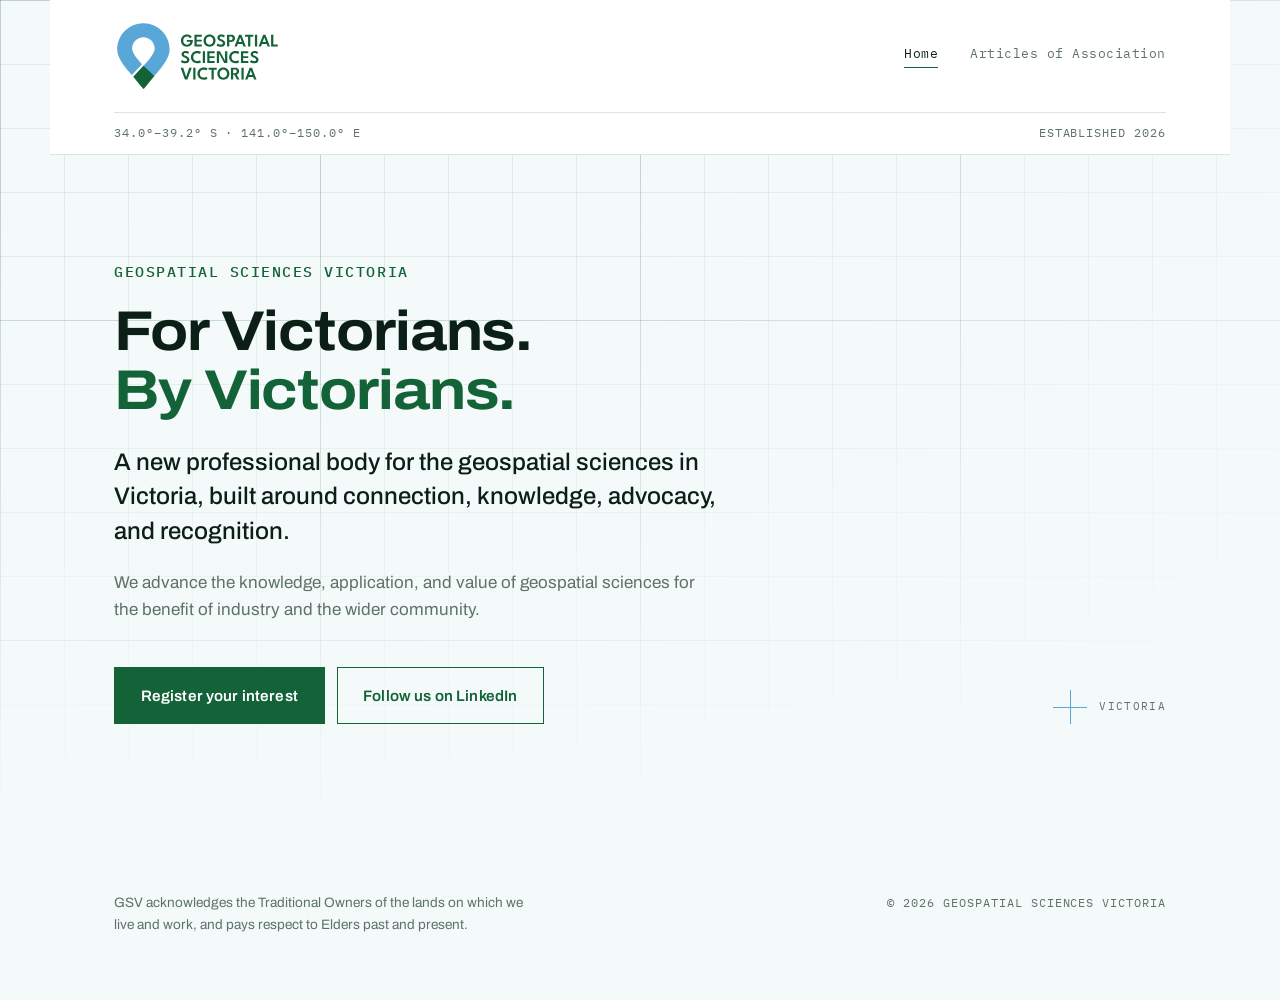
==== gsv_site/index.html @ a9651db0 "Initial commit" ====
<!doctype html>
<html lang="en-AU">

<head>
  <meta charset="utf-8">
  <meta name="viewport" content="width=device-width, initial-scale=1">
  <script>document.documentElement.classList.add('has-js');</script>
  <title>Geospatial Sciences Victoria</title>
  <meta name="description"
    content="Geospatial Sciences Victoria is a new professional body for Victorian geospatial professionals. For Victorians. By Victorians.">
  <link rel="icon" href="logo.svg" type="image/svg+xml">
  <link rel="preconnect" href="https://fonts.googleapis.com">
  <link rel="preconnect" href="https://fonts.gstatic.com" crossorigin>
  <link
    href="https://fonts.googleapis.com/css2?family=Archivo:wdth,wght@62..125,100..900&family=IBM+Plex+Mono:wght@400;500&display=swap"
    rel="stylesheet">
  <link rel="stylesheet" href="01-graticule.css">
</head>

<body>

  <a class="skip-link" href="#main-content">Skip to main content</a>

  <div class="graticule" aria-hidden="true"></div>

  <div class="page">

    <header class="masthead">
      <div class="masthead__bar">
        <a class="masthead__brand" href="01-graticule.html">
          <img class="masthead__logo" src="logomark.svg" alt="Geospatial Sciences Victoria">
        </a>
        <button type="button" class="masthead__toggle" aria-expanded="false" aria-controls="primary-nav">
          <span class="masthead__toggle-box" aria-hidden="true">
            <span class="masthead__toggle-bar"></span>
            <span class="masthead__toggle-bar"></span>
            <span class="masthead__toggle-bar"></span>
          </span>
          <span class="masthead__toggle-label">Menu</span>
        </button>
        <nav class="masthead__nav" id="primary-nav" aria-label="Primary">
          <a href="01-graticule.html" aria-current="page">Home</a>
          <a href="articles-of-association.html">Articles of Association</a>
        </nav>
      </div>
      <div class="masthead__coordinates">
        <p class="coordinate">34.0&deg;&ndash;39.2&deg; S &middot; 141.0&deg;&ndash;150.0&deg; E</p>
        <p class="coordinate coordinate--end">Established 2026</p>
      </div>
    </header>

    <main id="main-content">
      <section class="hero">
        <p class="eyebrow">Geospatial Sciences Victoria</p>

        <h1 class="headline">
          <span class="headline__line">For Victorians.</span>
          <span class="headline__line headline__line--accent">By Victorians.</span>
        </h1>

        <p class="lede">
          A new professional body for the geospatial sciences in Victoria, built around
          connection, knowledge, advocacy, and recognition.
        </p>

        <p class="standfirst">
          We advance the knowledge, application, and value of geospatial sciences for the
          benefit of industry and the wider community.
        </p>

        <div class="actions">

          <a class="action action--primary"
            href="https://forms.cloud.microsoft/Pages/ResponsePage.aspx?id=fo-jVFLjVEaKJ70AysDzGZjcK5IqQbVPk8MvzymVxPlUODlaWjhENEtCSVNaQ0lKWkNOQlZMWVYxWi4u">Register
            your interest</a>

          <a class="action action--ghost" href="https://www.linkedin.com/company/geospatial-sciences-victoria">Follow us
            on LinkedIn</a>
        </div>

        <div class="marker" aria-hidden="true">
          <span class="marker__crosshair"></span>
          <span class="marker__label">Victoria</span>
        </div>
      </section>
    </main>

    <footer class="footer">
      <p class="footer__acknowledgement">
        GSV acknowledges the Traditional Owners of the lands on which we live and work, and
        pays respect to Elders past and present.
      </p>
      <p class="coordinate">&copy; 2026 Geospatial Sciences Victoria</p>
    </footer>

  </div>

  <script src="masthead.js"></script>
</body>

</html>
---- gsv_site/01-graticule.css ----
/* ==========================================================================
   Geospatial Sciences Victoria — Option 1: "Graticule"
   A quiet, precise, surveyed page. Ink on paper, with a map grid underneath.
   ========================================================================== */

:root {
  --paper: #F4F9FA;
  --white: #FFFFFF;
  --ink: #0B1F16;
  --green: #136238;
  --green-dark: #0E4A2A;
  --blue: #59A6D9;
  --muted: #5E7268;
  --rule: rgba(11, 31, 22, 0.12);
  --grid-fine: rgba(19, 98, 56, 0.09);
  --grid-index: rgba(19, 98, 56, 0.17);

  --measure: 60ch;
  --gutter: clamp(1.5rem, 5vw, 5rem);
}

*, *::before, *::after { box-sizing: border-box; }

html { -webkit-text-size-adjust: 100%; }

/* --- Accessibility: skip link -------------------------------------------- */

.skip-link {
  position: absolute;
  z-index: 100;
  left: 1rem;
  top: -4rem;
  padding: 0.85rem 1.4rem;
  background: var(--green);
  color: #FFFFFF;
  font-family: "Archivo", "Helvetica Neue", Arial, sans-serif;
  font-weight: 600;
  font-size: 0.9rem;
  text-decoration: none;
  border-radius: 4px;
  transition: top 160ms ease;
}

.skip-link:focus {
  top: 1rem;
}

body {
  margin: 0;
  background: var(--paper);
  color: var(--ink);
  font-family: "Archivo", "Helvetica Neue", Arial, sans-serif;
  font-variation-settings: "wdth" 100;
  font-size: clamp(1rem, 0.96rem + 0.2vw, 1.0625rem);
  line-height: 1.6;
  -webkit-font-smoothing: antialiased;
}

/* --- The graticule ------------------------------------------------------ */

.graticule {
  position: fixed;
  inset: 0;
  z-index: 0;
  pointer-events: none;
  background-image:
    repeating-linear-gradient(to right,  var(--grid-index) 0 1px, transparent 1px 320px),
    repeating-linear-gradient(to bottom, var(--grid-index) 0 1px, transparent 1px 320px),
    repeating-linear-gradient(to right,  var(--grid-fine) 0 1px, transparent 1px 64px),
    repeating-linear-gradient(to bottom, var(--grid-fine) 0 1px, transparent 1px 64px);
  -webkit-mask-image: radial-gradient(130% 100% at 20% 0%, #000 25%, transparent 92%);
  mask-image: radial-gradient(130% 100% at 20% 0%, #000 25%, transparent 92%);
}

/* --- Shell -------------------------------------------------------------- */

.page {
  position: relative;
  z-index: 1;
  max-width: 1180px;
  margin: 0 auto;
  padding: 0 var(--gutter) clamp(2.5rem, 6vw, 4rem);
  display: flex;
  flex-direction: column;
}

.coordinate {
  margin: 0;
  font-family: "IBM Plex Mono", ui-monospace, SFMono-Regular, Menlo, monospace;
  font-size: 0.75rem;
  letter-spacing: 0.08em;
  text-transform: uppercase;
  color: var(--muted);
}

.masthead {
  position: relative;
  z-index: 2;
  margin: 0 calc(-1 * var(--gutter));
  padding: 0 var(--gutter);
  background: var(--white);
  border-bottom: 1px solid var(--rule);
}

.masthead__bar {
  position: relative;
  display: flex;
  align-items: center;
  justify-content: space-between;
  gap: 1.5rem;
  padding: clamp(0.85rem, 2vw, 1.25rem) 0;
}

.masthead__brand {
  display: block;
  flex: none;
  line-height: 0;
}

.masthead__brand:focus-visible {
  outline: 2px solid var(--blue);
  outline-offset: 4px;
}

.masthead__logo {
  display: block;
  width: auto;
  height: clamp(48px, 6vw, 72px);
}

.masthead__nav {
  display: flex;
  flex-wrap: wrap;
  gap: clamp(1rem, 3vw, 2rem);
  font-family: "IBM Plex Mono", ui-monospace, SFMono-Regular, Menlo, monospace;
  font-size: 0.8rem;
  letter-spacing: 0.04em;
}

.masthead__nav a {
  color: var(--muted);
  text-decoration: none;
  padding-bottom: 3px;
  border-bottom: 1px solid transparent;
}

.masthead__nav a:hover {
  color: var(--ink);
  border-bottom-color: var(--rule);
}

.masthead__nav a[aria-current="page"] {
  color: var(--ink);
  border-bottom-color: var(--green);
}

.masthead__nav a:focus-visible {
  outline: 2px solid var(--blue);
  outline-offset: 3px;
}

/* --- Mobile menu toggle --------------------------------------------------
   Hidden by default: the nav is a plain visible list unless masthead.js
   confirms it can manage a toggle (see the `has-js` class in <head>), so a
   no-JS visitor always gets a working, if unglamorous, nav. */

.masthead__toggle {
  display: none;
  align-items: center;
  gap: 0.65rem;
  background: none;
  border: none;
  padding: 0.5rem;
  margin: -0.5rem;
  cursor: pointer;
  font-family: "IBM Plex Mono", ui-monospace, SFMono-Regular, Menlo, monospace;
  font-size: 0.78rem;
  letter-spacing: 0.06em;
  text-transform: uppercase;
  color: var(--ink);
}

.masthead__toggle-box {
  display: flex;
  flex: none;
  flex-direction: column;
  justify-content: space-between;
  width: 22px;
  height: 14px;
}

.masthead__toggle-bar {
  display: block;
  height: 2px;
  background: var(--ink);
  border-radius: 1px;
  transition: transform 200ms ease, opacity 150ms ease;
}

.masthead__toggle[aria-expanded="true"] .masthead__toggle-bar:nth-child(1) {
  transform: translateY(6px) rotate(45deg);
}

.masthead__toggle[aria-expanded="true"] .masthead__toggle-bar:nth-child(2) {
  opacity: 0;
}

.masthead__toggle[aria-expanded="true"] .masthead__toggle-bar:nth-child(3) {
  transform: translateY(-6px) rotate(-45deg);
}

.masthead__toggle:focus-visible {
  outline: 2px solid var(--blue);
  outline-offset: 2px;
}

.masthead__coordinates {
  display: flex;
  justify-content: space-between;
  gap: 1rem;
  padding: 0.6rem 0 0.75rem;
  border-top: 1px solid var(--rule);
}

.coordinate--end { text-align: right; }

@media (max-width: 640px) {
  html.has-js .masthead__toggle { display: inline-flex; }

  html.has-js .masthead__nav {
    display: none;
    position: absolute;
    z-index: 3;
    top: 100%;
    left: 0;
    right: 0;
    flex-direction: column;
    flex-wrap: nowrap;
    gap: 0;
    background: var(--white);
    border-bottom: 1px solid var(--rule);
    box-shadow: 0 12px 24px -16px rgba(11, 31, 22, 0.35);
  }

  html.has-js .masthead__nav.is-open { display: flex; }

  html.has-js .masthead__nav a {
    padding: 0.9rem 0;
    border-bottom: 1px solid var(--rule);
  }

  html.has-js .masthead__nav a:last-child { border-bottom: none; }

  .masthead__coordinates {
    flex-direction: column;
    align-items: flex-start;
    gap: 0.2rem;
  }

  .coordinate--end { text-align: left; }
}

/* --- Hero --------------------------------------------------------------- */

.hero {
  position: relative;
  padding: clamp(3rem, 9vw, 6.5rem) 0 clamp(3rem, 8vw, 5.5rem);
}

.eyebrow {
  margin: 0 0 clamp(0.85rem, 2vw, 1.25rem);
  font-family: "IBM Plex Mono", ui-monospace, SFMono-Regular, Menlo, monospace;
  font-size: clamp(0.8rem, 1.4vw, 0.95rem);
  font-weight: 500;
  letter-spacing: 0.1em;
  text-transform: uppercase;
  color: var(--green);
}

.headline {
  margin: 0 0 1.5rem;
  font-size: clamp(1.85rem, 5.5vw, 3.5rem);
  font-weight: 700;
  font-variation-settings: "wdth" 112;
  line-height: 1.05;
  letter-spacing: -0.02em;
}

.headline__line { display: block; }
.headline__line--accent { color: var(--green); }

.lede {
  max-width: 46ch;
  margin: 0 0 1.25rem;
  font-size: clamp(1.15rem, 1rem + 0.7vw, 1.5rem);
  line-height: 1.45;
  font-weight: 500;
}

.standfirst {
  max-width: var(--measure);
  margin: 0 0 clamp(2rem, 4vw, 2.75rem);
  color: var(--muted);
}

/* --- Actions ------------------------------------------------------------ */

.actions {
  display: flex;
  flex-wrap: wrap;
  gap: 0.75rem;
}

.action {
  display: inline-block;
  padding: 0.95rem 1.6rem;
  font-size: 0.95rem;
  font-weight: 600;
  letter-spacing: 0.01em;
  text-decoration: none;
  border: 1px solid transparent;
  transition: background-color 160ms ease, color 160ms ease, border-color 160ms ease;
}

.action--primary {
  background: var(--green);
  color: #FFFFFF;
}

.action--primary:hover { background: var(--green-dark); }

.action--ghost {
  border-color: var(--green);
  color: var(--green);
}

.action--ghost:hover { background: rgba(19, 98, 56, 0.07); }

.action:focus-visible {
  outline: 2px solid var(--blue);
  outline-offset: 3px;
}

/* --- The survey marker (signature detail) ------------------------------- */

.marker {
  position: absolute;
  right: 0;
  bottom: clamp(3rem, 8vw, 5.5rem);
  display: flex;
  align-items: center;
  gap: 0.75rem;
}

.marker__crosshair {
  position: relative;
  width: 34px;
  height: 34px;
  flex: none;
}

.marker__crosshair::before,
.marker__crosshair::after {
  content: "";
  position: absolute;
  background: var(--blue);
}

.marker__crosshair::before { left: 0; right: 0; top: 50%; height: 1px; }
.marker__crosshair::after { top: 0; bottom: 0; left: 50%; width: 1px; }

.marker__label {
  font-family: "IBM Plex Mono", ui-monospace, monospace;
  font-size: 0.7rem;
  letter-spacing: 0.12em;
  text-transform: uppercase;
  color: var(--muted);
  white-space: nowrap;
}

@media (max-width: 900px) {
  .marker { display: none; }
}

/* --- Legal document (Articles of Association) --------------------------- */

.legal {
  position: relative;
  z-index: 1;
  margin: 0 calc(-1 * var(--gutter));
  padding: clamp(2.5rem, 6vw, 4rem) var(--gutter) clamp(3rem, 7vw, 5rem);
  background: var(--white);
}

.legal-header {
  max-width: none;
  padding-bottom: clamp(1.5rem, 4vw, 2.5rem);
  margin-bottom: clamp(2rem, 5vw, 3rem);
  border-bottom: 1px solid var(--rule);
}

.legal-title {
  margin: 0 0 0.85rem;
  font-size: clamp(1.6rem, 4vw, 2.5rem);
  font-weight: 700;
  font-variation-settings: "wdth" 112;
  line-height: 1.2;
  letter-spacing: -0.01em;
}

.legal-title em {
  font-style: normal;
  color: var(--muted);
  font-weight: 500;
}

.legal-meta {
  margin: 0.2rem 0 0;
  font-family: "IBM Plex Mono", ui-monospace, SFMono-Regular, Menlo, monospace;
  font-size: 0.8rem;
  letter-spacing: 0.02em;
  color: var(--muted);
}

.legal-toc {
  max-width: none;
  margin: 0 0 clamp(2.5rem, 6vw, 4rem);
  padding: clamp(1.25rem, 3vw, 1.75rem);
  background: var(--white);
  border: 1px solid var(--rule);
}

.legal-toc h2 {
  margin: 0 0 1rem;
  font-family: "IBM Plex Mono", ui-monospace, SFMono-Regular, Menlo, monospace;
  font-size: 0.75rem;
  letter-spacing: 0.1em;
  text-transform: uppercase;
  color: var(--muted);
}

.legal-toc ol {
  list-style: none;
  margin: 0;
  padding: 0;
  columns: 2;
  column-gap: 2rem;
}

.legal-toc li {
  break-inside: avoid;
  margin-bottom: 0.55rem;
}

.legal-toc a {
  display: block;
  padding: 0.1rem 0;
  color: var(--ink);
  text-decoration: none;
  font-size: 0.92rem;
  line-height: 1.35;
  text-transform: uppercase;
}

.legal-toc a:hover { color: var(--green); }

.legal-toc a:focus-visible {
  outline: 2px solid var(--blue);
  outline-offset: 2px;
}

@media (max-width: 640px) {
  .legal-toc ol { columns: 1; }
}

.rule-heading {
  color: var(--ink);
  font-variation-settings: "wdth" 112;
}

.rule-heading--h2 {
  margin: clamp(2.5rem, 6vw, 3.5rem) 0 1rem;
  font-size: clamp(1.25rem, 2.6vw, 1.55rem);
  font-weight: 700;
  letter-spacing: -0.01em;
  text-transform: uppercase;
  scroll-margin-top: 1.5rem;
}

.rule-heading--h2:first-child { margin-top: 0; }

.rule-heading--h3 {
  margin: 1.75rem 0 0.75rem;
  font-size: 1.05rem;
  font-weight: 700;
  scroll-margin-top: 1.5rem;
}

.rule-heading--h4 {
  margin: 1.5rem 0 0.5rem;
  font-size: 0.95rem;
  font-weight: 700;
  color: var(--muted);
  scroll-margin-top: 1.5rem;
}

.rule-number {
  font-family: "IBM Plex Mono", ui-monospace, SFMono-Regular, Menlo, monospace;
  font-weight: 500;
  color: var(--green);
  margin-right: 0.2em;
}

.legal p {
  max-width: var(--measure);
  margin: 0 0 1rem;
}

.rule-list {
  max-width: var(--measure);
  margin: 0 0 1rem;
  padding-left: 1.5em;
}

.rule-list .rule-list {
  max-width: none;
  margin-top: 0.5rem;
  margin-bottom: 0.5rem;
}

.rule-list li {
  margin-bottom: 0.5rem;
  padding-left: 0.25em;
}

.rule-list.m-alpha-paren > li::marker { content: "(" counter(list-item, lower-alpha) ") "; }
.rule-list.m-alpha-dot > li::marker { content: counter(list-item, lower-alpha) ". "; }
.rule-list.m-roman-dot > li::marker { content: counter(list-item, lower-roman) ". "; }
.rule-list.m-decimal-dot > li::marker { content: counter(list-item, decimal) ". "; }

.rule-list.m-alpha-paren > li::marker,
.rule-list.m-alpha-dot > li::marker,
.rule-list.m-roman-dot > li::marker,
.rule-list.m-decimal-dot > li::marker {
  color: var(--green);
  font-family: "IBM Plex Mono", ui-monospace, SFMono-Regular, Menlo, monospace;
  font-size: 0.9em;
}

ul.rule-list.m-bullet-disc { list-style-type: disc; }
ul.rule-list.m-bullet-circle { list-style-type: circle; }
ul.rule-list.m-bullet-square { list-style-type: square; }
ul.rule-list > li::marker { color: var(--green); }

/* --- Footer ------------------------------------------------------------- */

.footer {
  margin-top: auto;
  padding-top: clamp(3rem, 7vw, 5rem);
  display: flex;
  flex-wrap: wrap;
  gap: 1rem 2rem;
  align-items: baseline;
  justify-content: space-between;
}

.footer__acknowledgement {
  margin: 0;
  max-width: 52ch;
  font-size: 0.85rem;
  color: var(--muted);
}

/* --- Load sequence ------------------------------------------------------ */

.eyebrow,
.headline,
.lede,
.standfirst,
.actions,
.marker {
  animation: rise 720ms cubic-bezier(0.2, 0.7, 0.3, 1) both;
}

.eyebrow { animation-delay: 0ms; }
.headline { animation-delay: 70ms; }
.lede { animation-delay: 140ms; }
.standfirst { animation-delay: 200ms; }
.actions { animation-delay: 260ms; }
.marker { animation-delay: 380ms; }

@keyframes rise {
  from { opacity: 0; transform: translateY(14px); }
}

@media (prefers-reduced-motion: reduce) {
  *, *::before, *::after {
    animation: none !important;
    transition: none !important;
  }
}
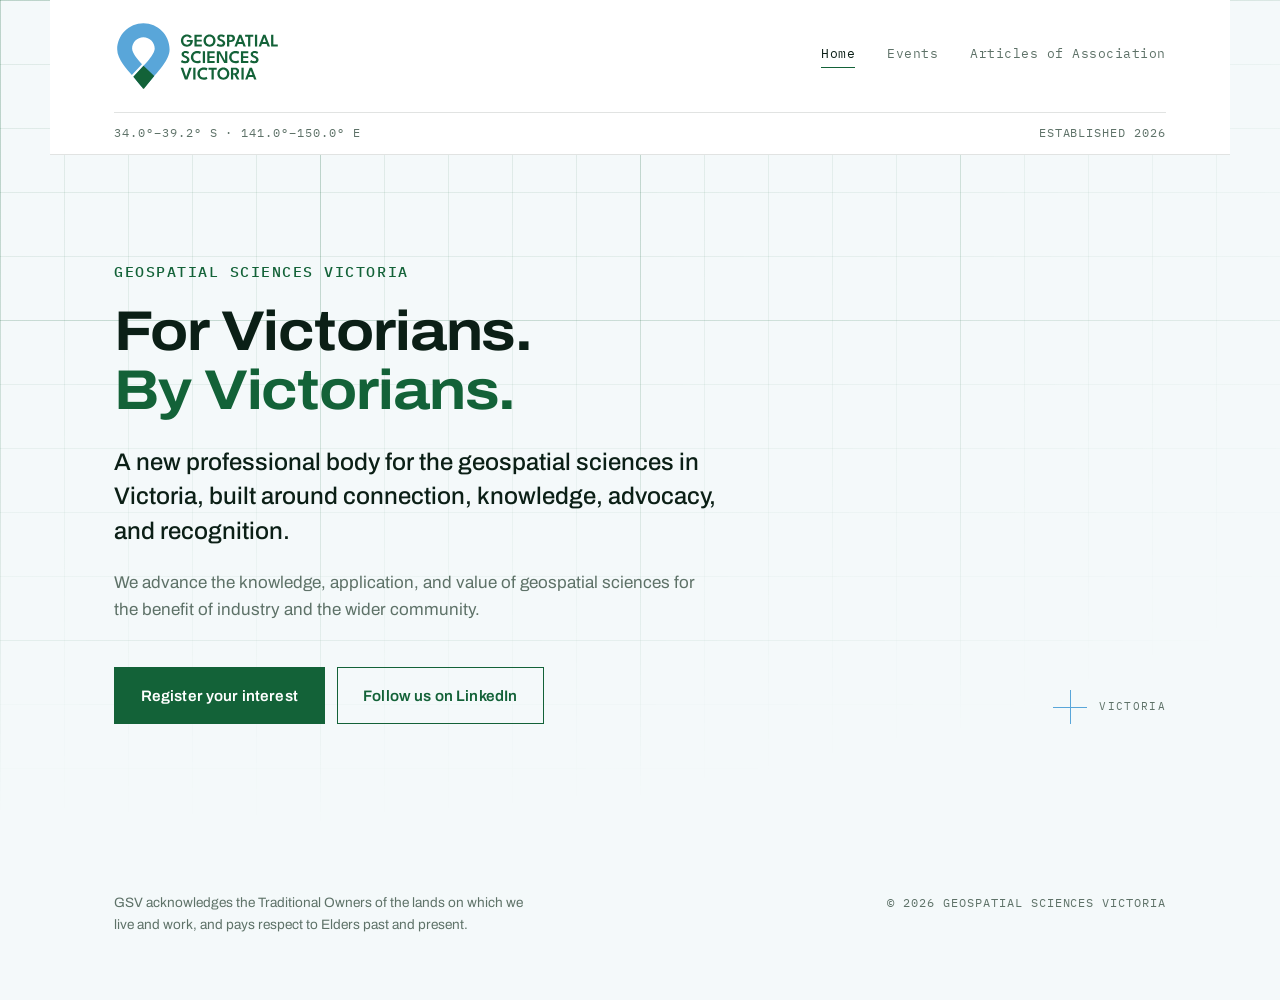
==== commit c5d21e20: "Add files via upload" ====
--- a/gsv_site/index.html
+++ b/gsv_site/index.html
@@ -40,6 +40,7 @@
         </button>
         <nav class="masthead__nav" id="primary-nav" aria-label="Primary">
           <a href="01-graticule.html" aria-current="page">Home</a>
+          <a href="events.html">Events</a>
           <a href="articles-of-association.html">Articles of Association</a>
         </nav>
       </div>
--- a/gsv_site/01-graticule.css
+++ b/gsv_site/01-graticule.css
@@ -552,6 +552,114 @@
 ul.rule-list.m-bullet-square { list-style-type: square; }
 ul.rule-list > li::marker { color: var(--green); }
 
+/* --- Events ------------------------------------------------------------- */
+
+.events-intro {
+  padding: clamp(2.5rem, 7vw, 4.5rem) 0 clamp(1.5rem, 4vw, 2.5rem);
+}
+
+.events {
+  list-style: none;
+  margin: 0;
+  padding: 0;
+  display: grid;
+  gap: 1rem;
+}
+
+.event {
+  display: grid;
+  grid-template-columns: 11rem 1fr;
+  background: var(--white);
+  border: 1px solid var(--rule);
+}
+
+.event__date {
+  margin: 0;
+  padding: 1.5rem 1.25rem;
+  border-right: 1px solid var(--rule);
+  display: flex;
+  flex-direction: column;
+  gap: 0.4rem;
+  font-family: "IBM Plex Mono", ui-monospace, SFMono-Regular, Menlo, monospace;
+}
+
+.event__date time {
+  font-size: 0.95rem;
+  font-weight: 500;
+  letter-spacing: 0.04em;
+  text-transform: uppercase;
+  color: var(--green);
+}
+
+.event__tbc {
+  align-self: flex-start;
+  padding: 0.15rem 0.5rem;
+  border: 1px solid var(--blue);
+  font-size: 0.68rem;
+  letter-spacing: 0.08em;
+  text-transform: uppercase;
+  color: #2D6E99;
+}
+
+.event__body {
+  min-width: 0;
+  padding: 1.5rem clamp(1.25rem, 3vw, 2rem);
+}
+
+.event__title {
+  margin: 0 0 0.35rem;
+  font-size: clamp(1.15rem, 2.2vw, 1.4rem);
+  font-weight: 700;
+  font-variation-settings: "wdth" 112;
+  line-height: 1.2;
+}
+
+.event__where {
+  margin: 0 0 0.75rem;
+  font-family: "IBM Plex Mono", ui-monospace, SFMono-Regular, Menlo, monospace;
+  font-size: 0.8rem;
+  letter-spacing: 0.02em;
+  color: var(--muted);
+}
+
+.event__desc {
+  max-width: var(--measure);
+  margin: 0 0 1.25rem;
+}
+
+.event__actions {
+  display: flex;
+  flex-wrap: wrap;
+  gap: 0.6rem;
+  align-items: center;
+}
+
+.event__actions .action {
+  padding: 0.7rem 1.2rem;
+  font-size: 0.88rem;
+}
+
+.event__soon {
+  font-family: "IBM Plex Mono", ui-monospace, SFMono-Regular, Menlo, monospace;
+  font-size: 0.75rem;
+  letter-spacing: 0.08em;
+  text-transform: uppercase;
+  color: var(--muted);
+}
+
+@media (max-width: 640px) {
+  .event { grid-template-columns: 1fr; }
+
+  .event__date {
+    flex-direction: row;
+    align-items: center;
+    flex-wrap: wrap;
+    padding: 0.9rem 1.25rem;
+    border-right: none;
+    border-bottom: 1px solid var(--rule);
+  }
+}
+
 /* --- Footer ------------------------------------------------------------- */
 
 .footer {
